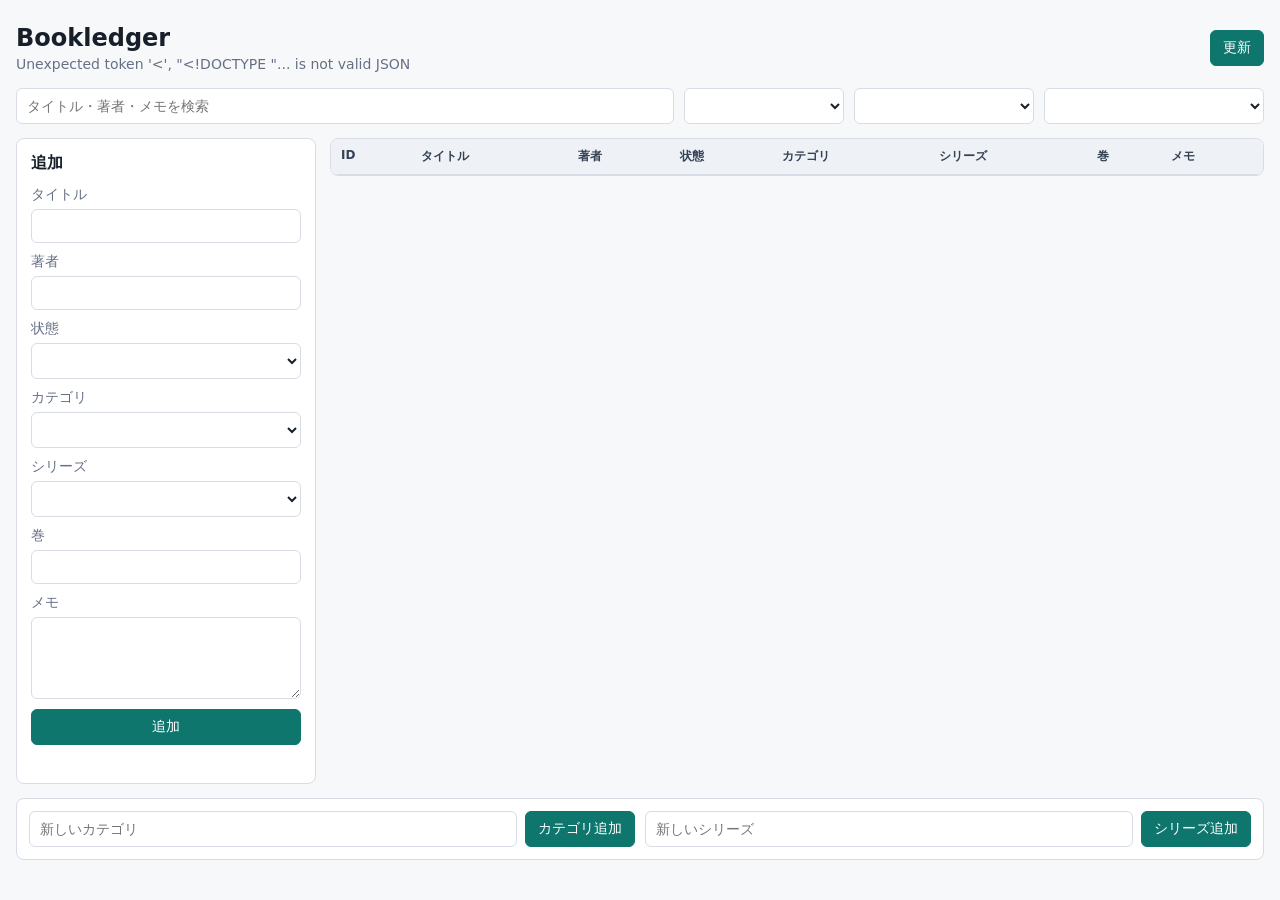
==== static/index.html @ 69735b71 "Initial bookledger" ====
<!doctype html>
<html lang="ja">
<head>
  <meta charset="utf-8">
  <meta name="viewport" content="width=device-width, initial-scale=1">
  <title>Bookledger</title>
  <link rel="stylesheet" href="/static/style.css">
</head>
<body>
  <main class="shell">
    <header class="topbar">
      <div>
        <h1>Bookledger</h1>
        <p id="summary">Loading</p>
      </div>
      <button id="refresh" type="button">更新</button>
    </header>

    <section class="toolbar" aria-label="filters">
      <input id="search" type="search" placeholder="タイトル・著者・メモを検索">
      <select id="status"></select>
      <select id="category"></select>
      <select id="series"></select>
    </section>

    <section class="grid">
      <form id="add-book" class="panel">
        <h2>追加</h2>
        <label>タイトル<input name="title" required></label>
        <label>著者<input name="author" required></label>
        <label>状態<select name="status" required></select></label>
        <label>カテゴリ<select name="category" required></select></label>
        <label>シリーズ<select name="series"></select></label>
        <label>巻<input name="volumeNo" type="number" step="0.1"></label>
        <label>メモ<textarea name="memo" rows="4"></textarea></label>
        <button type="submit">追加</button>
        <p id="form-message" class="message"></p>
      </form>

      <section class="table-panel">
        <table>
          <thead>
            <tr>
              <th>ID</th>
              <th>タイトル</th>
              <th>著者</th>
              <th>状態</th>
              <th>カテゴリ</th>
              <th>シリーズ</th>
              <th>巻</th>
              <th>メモ</th>
            </tr>
          </thead>
          <tbody id="books"></tbody>
        </table>
      </section>
    </section>

    <section class="manage">
      <form id="add-category">
        <input name="name" placeholder="新しいカテゴリ">
        <button type="submit">カテゴリ追加</button>
      </form>
      <form id="add-series">
        <input name="name" placeholder="新しいシリーズ">
        <button type="submit">シリーズ追加</button>
      </form>
    </section>
  </main>
  <script src="/static/app.js"></script>
</body>
</html>
---- static/style.css ----
:root {
  color-scheme: light;
  --bg: #f7f8fa;
  --panel: #ffffff;
  --line: #d8dde5;
  --text: #17202a;
  --muted: #667085;
  --accent: #0f766e;
  --accent-strong: #0b5f59;
  --danger: #b42318;
}

* {
  box-sizing: border-box;
}

body {
  margin: 0;
  background: var(--bg);
  color: var(--text);
  font-family: ui-sans-serif, system-ui, -apple-system, BlinkMacSystemFont, "Segoe UI", sans-serif;
  font-size: 14px;
}

button,
input,
select,
textarea {
  font: inherit;
}

button {
  border: 1px solid var(--accent);
  background: var(--accent);
  color: #fff;
  border-radius: 6px;
  padding: 8px 12px;
  cursor: pointer;
}

button:hover {
  background: var(--accent-strong);
}

input,
select,
textarea {
  width: 100%;
  border: 1px solid var(--line);
  border-radius: 6px;
  background: #fff;
  color: var(--text);
  padding: 8px 10px;
}

.shell {
  width: min(1280px, calc(100vw - 32px));
  margin: 24px auto;
}

.topbar {
  display: flex;
  justify-content: space-between;
  align-items: center;
  gap: 16px;
  margin-bottom: 16px;
}

h1 {
  margin: 0;
  font-size: 24px;
  letter-spacing: 0;
}

h2 {
  margin: 0 0 12px;
  font-size: 16px;
  letter-spacing: 0;
}

p {
  margin: 4px 0 0;
  color: var(--muted);
}

.toolbar {
  display: grid;
  grid-template-columns: minmax(220px, 1fr) 160px 180px 220px;
  gap: 10px;
  margin-bottom: 14px;
}

.grid {
  display: grid;
  grid-template-columns: 300px 1fr;
  gap: 14px;
  align-items: start;
}

.panel,
.table-panel,
.manage {
  background: var(--panel);
  border: 1px solid var(--line);
  border-radius: 8px;
}

.panel {
  padding: 14px;
}

.panel label {
  display: grid;
  gap: 5px;
  margin-bottom: 10px;
  color: var(--muted);
}

.panel button {
  width: 100%;
}

.table-panel {
  overflow: auto;
}

table {
  width: 100%;
  border-collapse: collapse;
  min-width: 900px;
}

th,
td {
  border-bottom: 1px solid var(--line);
  padding: 9px 10px;
  text-align: left;
  vertical-align: top;
}

th {
  position: sticky;
  top: 0;
  background: #eef2f6;
  color: #344054;
  font-size: 12px;
  font-weight: 600;
}

td.title {
  font-weight: 600;
}

td.memo {
  color: var(--muted);
  max-width: 260px;
  white-space: pre-wrap;
}

td select {
  min-width: 104px;
}

.manage {
  display: grid;
  grid-template-columns: 1fr 1fr;
  gap: 10px;
  margin-top: 14px;
  padding: 12px;
}

.manage form {
  display: grid;
  grid-template-columns: 1fr auto;
  gap: 8px;
}

.message {
  min-height: 20px;
  color: var(--danger);
}

@media (max-width: 900px) {
  .toolbar,
  .grid,
  .manage {
    grid-template-columns: 1fr;
  }

  .shell {
    width: min(100vw - 20px, 1280px);
    margin: 12px auto;
  }
}
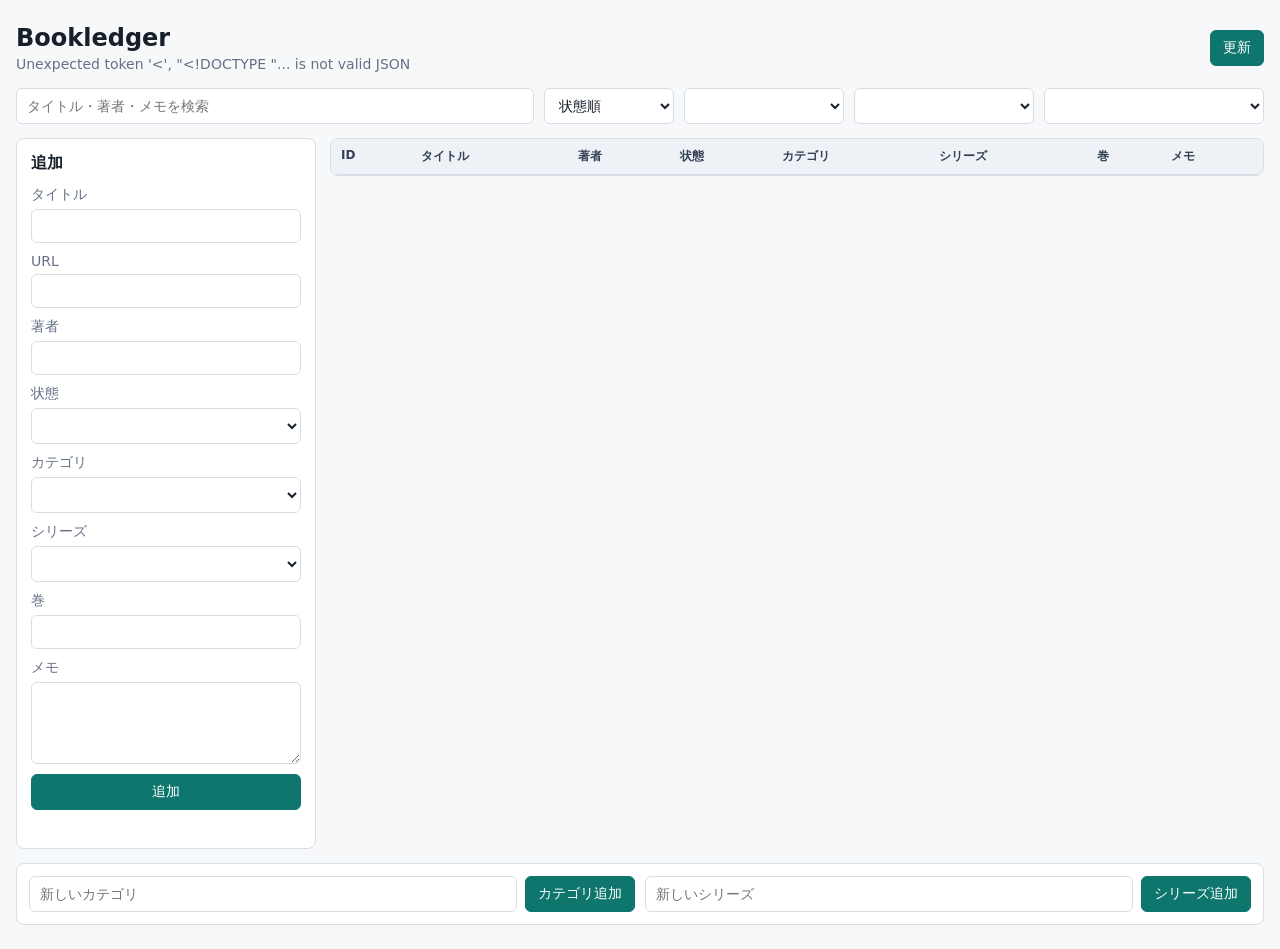
==== commit 0099f74c: "Add planned books and URL links" ====
--- a/static/index.html
+++ b/static/index.html
@@ -18,6 +18,11 @@
 
     <section class="toolbar" aria-label="filters">
       <input id="search" type="search" placeholder="タイトル・著者・メモを検索">
+      <select id="sort" aria-label="並び順">
+        <option value="active">状態順</option>
+        <option value="updated">更新順</option>
+        <option value="catalog">目録順</option>
+      </select>
       <select id="status"></select>
       <select id="category"></select>
       <select id="series"></select>
@@ -27,6 +32,7 @@
       <form id="add-book" class="panel">
         <h2>追加</h2>
         <label>タイトル<input name="title" required></label>
+        <label>URL<input name="url" type="url"></label>
         <label>著者<input name="author" required></label>
         <label>状態<select name="status" required></select></label>
         <label>カテゴリ<select name="category" required></select></label>
--- a/static/style.css
+++ b/static/style.css
@@ -85,7 +85,7 @@
 
 .toolbar {
   display: grid;
-  grid-template-columns: minmax(220px, 1fr) 160px 180px 220px;
+  grid-template-columns: minmax(220px, 1fr) 130px 160px 180px 220px;
   gap: 10px;
   margin-bottom: 14px;
 }
@@ -151,6 +151,15 @@
   font-weight: 600;
 }
 
+td.title a {
+  color: var(--accent-strong);
+  text-decoration: none;
+}
+
+td.title a:hover {
+  text-decoration: underline;
+}
+
 td.memo {
   color: var(--muted);
   max-width: 260px;
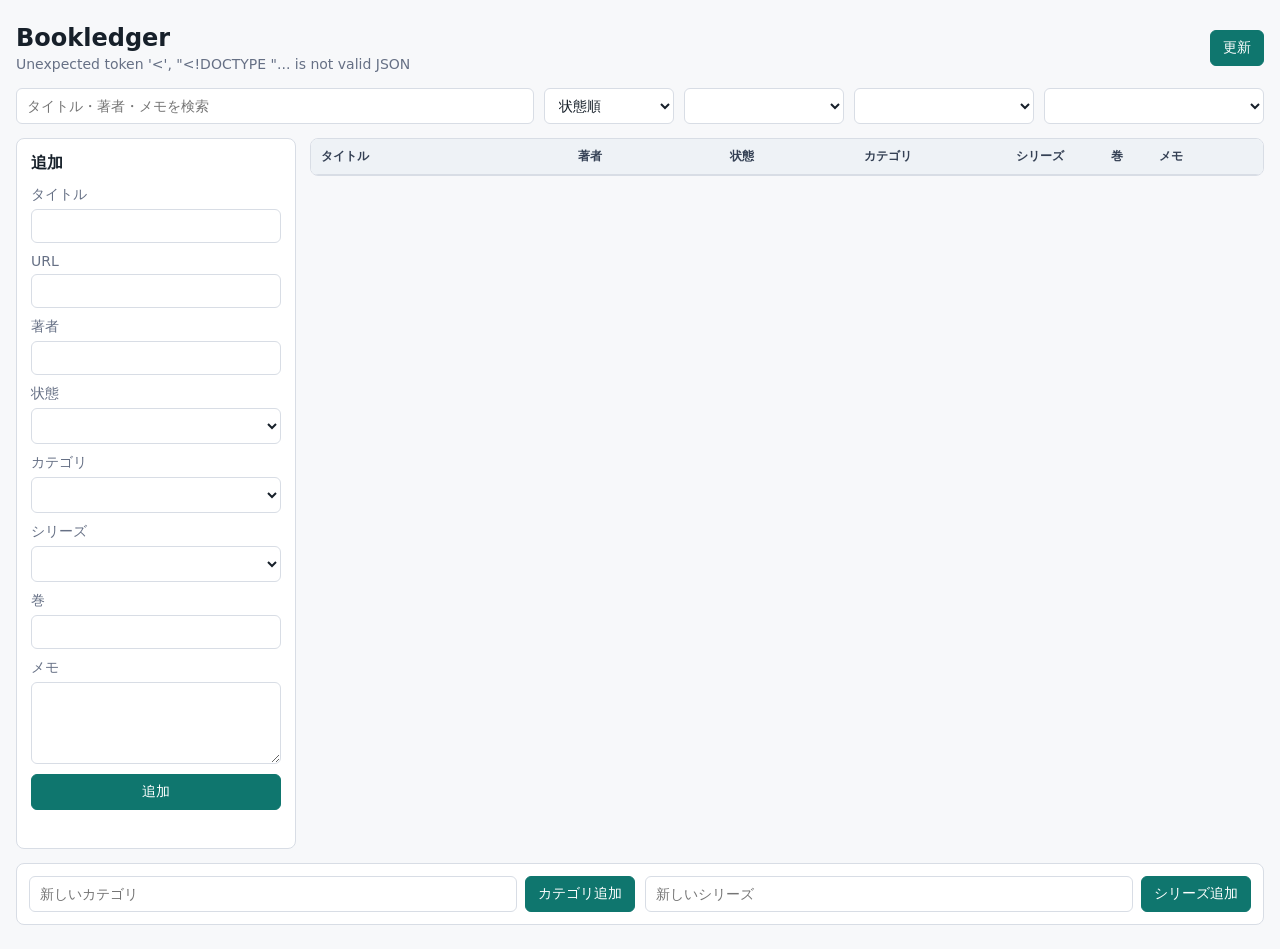
==== commit 16907529: "Tighten book table layout" ====
--- a/static/index.html
+++ b/static/index.html
@@ -45,9 +45,17 @@
 
       <section class="table-panel">
         <table>
+          <colgroup>
+            <col class="col-title">
+            <col class="col-author">
+            <col class="col-status">
+            <col class="col-category">
+            <col class="col-series">
+            <col class="col-volume">
+            <col class="col-memo">
+          </colgroup>
           <thead>
             <tr>
-              <th>ID</th>
               <th>タイトル</th>
               <th>著者</th>
               <th>状態</th>
--- a/static/style.css
+++ b/static/style.css
@@ -92,7 +92,7 @@
 
 .grid {
   display: grid;
-  grid-template-columns: 300px 1fr;
+  grid-template-columns: 280px 1fr;
   gap: 14px;
   align-items: start;
 }
@@ -127,7 +127,36 @@
 table {
   width: 100%;
   border-collapse: collapse;
-  min-width: 900px;
+  min-width: 940px;
+  table-layout: fixed;
+}
+
+.col-title {
+  width: 27%;
+}
+
+.col-author {
+  width: 16%;
+}
+
+.col-status {
+  width: 14%;
+}
+
+.col-category {
+  width: 16%;
+}
+
+.col-series {
+  width: 10%;
+}
+
+.col-volume {
+  width: 5%;
+}
+
+.col-memo {
+  width: 12%;
 }
 
 th,
@@ -136,6 +165,7 @@
   padding: 9px 10px;
   text-align: left;
   vertical-align: top;
+  overflow-wrap: anywhere;
 }
 
 th {
@@ -162,7 +192,6 @@
 
 td.memo {
   color: var(--muted);
-  max-width: 260px;
   white-space: pre-wrap;
 }
 
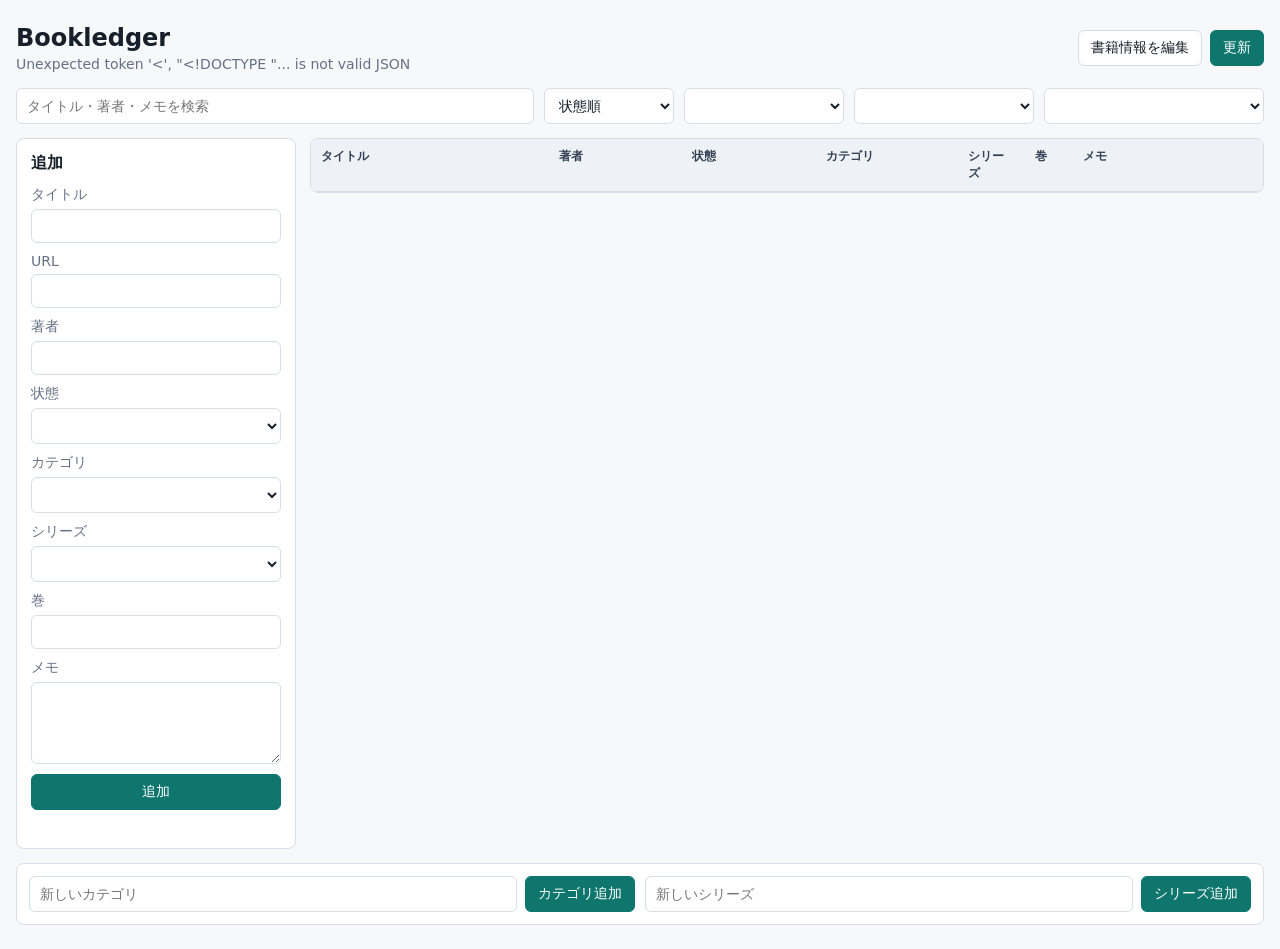
==== commit 760b65ce: "Add staged book editing mode" ====
--- a/static/index.html
+++ b/static/index.html
@@ -13,8 +13,23 @@
         <h1>Bookledger</h1>
         <p id="summary">Loading</p>
       </div>
-      <button id="refresh" type="button">更新</button>
+      <div class="topbar-actions">
+        <button id="edit-toggle" class="button-secondary" type="button">書籍情報を編集</button>
+        <button id="refresh" type="button">更新</button>
+      </div>
     </header>
+
+    <section id="edit-toolbar" class="edit-toolbar" aria-label="編集操作" hidden>
+      <div>
+        <strong>書籍情報の編集モード</strong>
+        <span id="edit-summary">変更はありません</span>
+      </div>
+      <div class="edit-actions">
+        <button id="save-edits" type="button">変更を保存</button>
+        <button id="discard-edits" class="button-secondary" type="button">変更を破棄</button>
+      </div>
+      <p id="edit-message" class="edit-message" role="status"></p>
+    </section>
 
     <section class="toolbar" aria-label="filters">
       <input id="search" type="search" placeholder="タイトル・著者・メモを検索">
--- a/static/style.css
+++ b/static/style.css
@@ -42,6 +42,21 @@
   background: var(--accent-strong);
 }
 
+button:disabled {
+  cursor: default;
+  opacity: 0.5;
+}
+
+.button-secondary {
+  border-color: var(--line);
+  background: #fff;
+  color: var(--text);
+}
+
+.button-secondary:hover {
+  background: #eef2f6;
+}
+
 input,
 select,
 textarea {
@@ -66,6 +81,51 @@
   margin-bottom: 16px;
 }
 
+.topbar-actions,
+.edit-actions {
+  display: flex;
+  gap: 8px;
+}
+
+.edit-toolbar {
+  position: sticky;
+  z-index: 10;
+  top: 0;
+  display: grid;
+  grid-template-columns: 1fr auto;
+  gap: 4px 16px;
+  align-items: center;
+  margin-bottom: 14px;
+  border: 1px solid #e4b86a;
+  border-radius: 8px;
+  background: #fff7e6;
+  padding: 10px 12px;
+  box-shadow: 0 4px 14px rgba(71, 51, 18, 0.09);
+}
+
+.edit-toolbar[hidden] {
+  display: none;
+}
+
+.edit-toolbar strong {
+  margin-right: 10px;
+}
+
+.edit-toolbar span {
+  color: #7a4b08;
+}
+
+.edit-message {
+  grid-column: 1 / -1;
+  min-height: 0;
+  color: var(--danger);
+  font-size: 12px;
+}
+
+.edit-message.success {
+  color: var(--accent-strong);
+}
+
 h1 {
   margin: 0;
   font-size: 24px;
@@ -132,11 +192,11 @@
 }
 
 .col-title {
-  width: 27%;
+  width: 25%;
 }
 
 .col-author {
-  width: 16%;
+  width: 14%;
 }
 
 .col-status {
@@ -144,11 +204,11 @@
 }
 
 .col-category {
-  width: 16%;
+  width: 15%;
 }
 
 .col-series {
-  width: 10%;
+  width: 7%;
 }
 
 .col-volume {
@@ -156,7 +216,7 @@
 }
 
 .col-memo {
-  width: 12%;
+  width: 20%;
 }
 
 th,
@@ -195,8 +255,142 @@
   white-space: pre-wrap;
 }
 
+td.memo.editing {
+  color: var(--text);
+}
+
+.memo-view {
+  min-height: 34px;
+  border-radius: 6px;
+  color: var(--muted);
+  cursor: text;
+  padding: 2px 4px;
+  white-space: pre-wrap;
+}
+
+.memo-view:hover,
+.memo-view:focus {
+  background: #f1f5f9;
+  color: var(--text);
+  outline: none;
+}
+
+.memo-empty {
+  color: #98a2b3;
+}
+
+.memo-editor {
+  min-height: 90px;
+  line-height: 1.45;
+  resize: vertical;
+}
+
+.memo-editor:focus {
+  border-color: var(--accent);
+  outline: 2px solid rgba(15, 118, 110, 0.14);
+}
+
+.memo-edit-actions {
+  display: flex;
+  gap: 6px;
+  justify-content: flex-end;
+  margin-top: 6px;
+}
+
+.memo-edit-actions button {
+  width: auto;
+  padding: 5px 10px;
+}
+
+.memo-cancel {
+  border-color: var(--line);
+  background: #fff;
+  color: var(--text);
+}
+
+.memo-cancel:hover {
+  background: #eef2f6;
+}
+
+.memo-error {
+  min-height: 18px;
+  color: var(--danger);
+  font-size: 12px;
+  margin-top: 4px;
+}
+
 td select {
   min-width: 104px;
+}
+
+tr.dirty td {
+  background: #fff9eb;
+}
+
+.book-editor-title {
+  display: grid;
+  gap: 6px;
+}
+
+.book-editor-title input:first-child {
+  font-weight: 600;
+}
+
+.book-editor input,
+.book-editor select,
+.book-editor textarea {
+  min-width: 0;
+  padding: 6px 7px;
+}
+
+.book-editor textarea {
+  min-height: 76px;
+  line-height: 1.4;
+  resize: vertical;
+}
+
+body.editing-mode .table-panel {
+  border-color: #e4b86a;
+}
+
+body.editing-mode .grid {
+  grid-template-columns: 1fr;
+}
+
+body.editing-mode #add-book {
+  display: none;
+}
+
+body.editing-mode table {
+  min-width: 1180px;
+}
+
+body.editing-mode .col-title {
+  width: 24%;
+}
+
+body.editing-mode .col-author {
+  width: 14%;
+}
+
+body.editing-mode .col-status {
+  width: 12%;
+}
+
+body.editing-mode .col-category {
+  width: 14%;
+}
+
+body.editing-mode .col-series {
+  width: 12%;
+}
+
+body.editing-mode .col-volume {
+  width: 7%;
+}
+
+body.editing-mode .col-memo {
+  width: 17%;
 }
 
 .manage {
@@ -229,4 +423,20 @@
     width: min(100vw - 20px, 1280px);
     margin: 12px auto;
   }
-}
+
+  .topbar {
+    align-items: flex-start;
+  }
+
+  .topbar-actions {
+    flex-direction: column;
+  }
+
+  .edit-toolbar {
+    grid-template-columns: 1fr;
+  }
+
+  .edit-message {
+    grid-column: 1;
+  }
+}
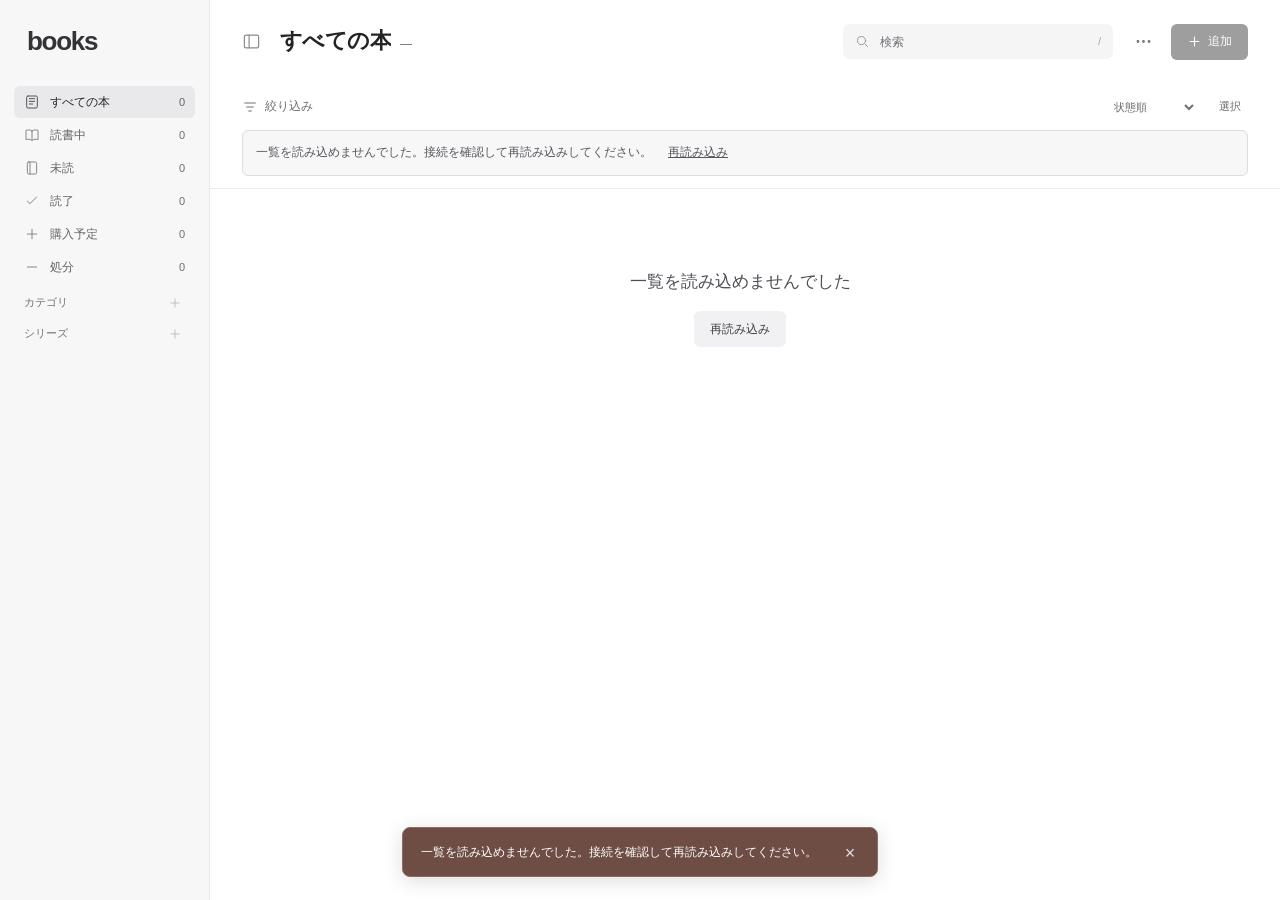
==== commit 602eea66: "Redesign web library navigation and editing" ====
--- a/static/index.html
+++ b/static/index.html
@@ -2,100 +2,69 @@
 <html lang="ja">
 <head>
   <meta charset="utf-8">
-  <meta name="viewport" content="width=device-width, initial-scale=1">
-  <title>Bookledger</title>
+  <meta name="viewport" content="width=device-width,initial-scale=1">
+  <meta name="color-scheme" content="light">
+  <title>books</title>
   <link rel="stylesheet" href="/static/style.css">
 </head>
-<body>
-  <main class="shell">
-    <header class="topbar">
-      <div>
-        <h1>Bookledger</h1>
-        <p id="summary">Loading</p>
+<body data-view="list">
+  <a class="skip-link" href="#search">検索へ移動</a>
+  <button class="sidebar-shade" data-action="toggle-sidebar" aria-label="サイドバーを閉じる" hidden></button>
+  <div class="workspace">
+    <aside class="sidebar" id="sidebar" aria-label="本棚">
+      <div class="sidebar-top"><span class="brand">books</span><button class="icon-button sidebar-close" data-action="toggle-sidebar" aria-label="サイドバーを閉じる"><svg viewBox="0 0 24 24"><path d="m7 7 10 10M17 7 7 17"/></svg></button></div>
+      <div class="sidebar-content">
+      <nav id="status-nav" aria-label="読書の状態"></nav>
+      <div class="sidebar-heading"><span>カテゴリ</span><button class="icon-button" data-action="manage" data-kind="category" title="カテゴリを追加" aria-label="カテゴリを追加"><svg viewBox="0 0 24 24"><path d="M12 5v14M5 12h14"/></svg></button></div>
+      <nav id="category-nav" aria-label="カテゴリ"></nav>
+      <div class="sidebar-heading"><span>シリーズ</span><button class="icon-button" data-action="manage" data-kind="series" title="シリーズを追加" aria-label="シリーズを追加"><svg viewBox="0 0 24 24"><path d="M12 5v14M5 12h14"/></svg></button></div>
+      <nav id="series-nav" aria-label="シリーズ"></nav>
       </div>
-      <div class="topbar-actions">
-        <button id="edit-toggle" class="button-secondary" type="button">書籍情報を編集</button>
-        <button id="refresh" type="button">更新</button>
+      <div class="sidebar-foot"><span id="storage-caption"></span></div>
+    </aside>
+    <div class="main-pane">
+      <header class="app-header">
+        <button class="icon-button sidebar-toggle" data-action="toggle-sidebar" aria-label="サイドバーを切り替える" aria-controls="sidebar" aria-expanded="true" title="サイドバー"><svg viewBox="0 0 24 24"><rect x="3" y="4" width="18" height="16" rx="2"/><path d="M9 4v16"/></svg></button>
+        <div class="heading-label"><h1 id="page-title">すべての本</h1><span id="heading-count"></span></div>
+        <div class="search-box"><svg aria-hidden="true" viewBox="0 0 24 24"><circle cx="10.5" cy="10.5" r="6.5"/><path d="m16 16 4 4"/></svg><input id="search" type="search" placeholder="検索" aria-label="蔵書を検索" autocomplete="off"><kbd>/</kbd></div>
+        <div class="app-actions">
+          <button class="icon-button" popovertarget="more-menu" aria-label="その他の操作" title="その他の操作"><svg viewBox="0 0 24 24"><circle cx="5" cy="12" r="1"/><circle cx="12" cy="12" r="1"/><circle cx="19" cy="12" r="1"/></svg></button>
+          <button class="primary-button" data-action="add"><svg viewBox="0 0 24 24"><path d="M12 5v14M5 12h14"/></svg><span>追加</span></button>
+        </div>
+      </header>
+      <div class="tools-area">
+        <div class="collection-toolbar">
+          <button id="filter-button" class="filter-trigger" popovertarget="filter-menu"><svg viewBox="0 0 24 24" aria-hidden="true"><path d="M4 6h16M7 12h10M10 18h4"/></svg><span>絞り込み</span><span id="filter-count" hidden></span></button>
+          <div class="list-options"><select id="sort" aria-label="並び順"><option value="active">状態順</option><option value="updated">更新順</option><option value="catalog">目録順</option><option value="title">タイトル順</option></select><button id="selection-toggle" class="text-button" data-action="select-mode" aria-pressed="false">選択</button></div>
+        </div>
+        <div id="filter-chips" class="filter-chips"></div><div id="connection-notice" class="connection-notice" role="status" hidden></div><div id="recovery-panel" class="recovery-panel" hidden></div>
+        <div id="edit-toolbar" class="edit-toolbar" hidden></div>
+        <div id="selection-bar" class="selection-bar" hidden></div>
       </div>
-    </header>
+      <main id="content-scroll" class="content-scroll" aria-label="蔵書一覧"><div id="book-list"></div></main>
+    </div>
+  </div>
+  <div id="filter-menu" popover class="filter-menu" aria-label="一覧の絞り込み">
+    <div class="filter-menu-top"><span>絞り込み</span><button id="reset-filters" class="text-button" data-action="reset-filters">解除</button></div>
+    <label id="status-filter-field" class="filter-field">状態<select id="status-filter" aria-label="状態で絞り込み"></select></label>
+    <label id="category-filter-field" class="filter-field">カテゴリ<select id="category-filter" aria-label="カテゴリで絞り込み"></select></label>
+    <label id="series-filter-field" class="filter-field">シリーズ<select id="series-filter" aria-label="シリーズで絞り込み"></select></label>
+  </div>
+  <div id="more-menu" popover class="more-menu" aria-label="その他の操作">
+    <button id="undo-button" data-action="undo" disabled><span>元に戻す</span><span class="menu-symbol">↶</span></button>
+    <button data-action="table-edit">表で編集</button>
+    <button id="density-button" data-action="density" aria-pressed="false"><span>行をコンパクトに</span><span id="density-mark"></span></button>
+    <div class="menu-separator"></div>
+    <button data-action="manage">カテゴリ・シリーズ</button>
+    <button data-action="refresh">再読み込み</button><button data-action="export">JSONを書き出す</button>
 
-    <section id="edit-toolbar" class="edit-toolbar" aria-label="編集操作" hidden>
-      <div>
-        <strong>書籍情報の編集モード</strong>
-        <span id="edit-summary">変更はありません</span>
-      </div>
-      <div class="edit-actions">
-        <button id="save-edits" type="button">変更を保存</button>
-        <button id="discard-edits" class="button-secondary" type="button">変更を破棄</button>
-      </div>
-      <p id="edit-message" class="edit-message" role="status"></p>
-    </section>
-
-    <section class="toolbar" aria-label="filters">
-      <input id="search" type="search" placeholder="タイトル・著者・メモを検索">
-      <select id="sort" aria-label="並び順">
-        <option value="active">状態順</option>
-        <option value="updated">更新順</option>
-        <option value="catalog">目録順</option>
-      </select>
-      <select id="status"></select>
-      <select id="category"></select>
-      <select id="series"></select>
-    </section>
-
-    <section class="grid">
-      <form id="add-book" class="panel">
-        <h2>追加</h2>
-        <label>タイトル<input name="title" required></label>
-        <label>URL<input name="url" type="url"></label>
-        <label>著者<input name="author" required></label>
-        <label>状態<select name="status" required></select></label>
-        <label>カテゴリ<select name="category" required></select></label>
-        <label>シリーズ<select name="series"></select></label>
-        <label>巻<input name="volumeNo" type="number" step="0.1"></label>
-        <label>メモ<textarea name="memo" rows="4"></textarea></label>
-        <button type="submit">追加</button>
-        <p id="form-message" class="message"></p>
-      </form>
-
-      <section class="table-panel">
-        <table>
-          <colgroup>
-            <col class="col-title">
-            <col class="col-author">
-            <col class="col-status">
-            <col class="col-category">
-            <col class="col-series">
-            <col class="col-volume">
-            <col class="col-memo">
-          </colgroup>
-          <thead>
-            <tr>
-              <th>タイトル</th>
-              <th>著者</th>
-              <th>状態</th>
-              <th>カテゴリ</th>
-              <th>シリーズ</th>
-              <th>巻</th>
-              <th>メモ</th>
-            </tr>
-          </thead>
-          <tbody id="books"></tbody>
-        </table>
-      </section>
-    </section>
-
-    <section class="manage">
-      <form id="add-category">
-        <input name="name" placeholder="新しいカテゴリ">
-        <button type="submit">カテゴリ追加</button>
-      </form>
-      <form id="add-series">
-        <input name="name" placeholder="新しいシリーズ">
-        <button type="submit">シリーズ追加</button>
-      </form>
-    </section>
-  </main>
+  </div>
+  <dialog id="editor" class="editor-dialog" aria-labelledby="editor-heading"></dialog>
+  <dialog id="manage-dialog" class="center-dialog" aria-labelledby="manage-heading"></dialog>
+  <dialog id="confirm-dialog" class="center-dialog confirm-dialog" aria-labelledby="confirm-heading"></dialog>
+  <div id="toast" class="toast" role="status" aria-live="polite" hidden></div>
+  <script src="/static/model.js"></script>
+  <script src="/static/store.js"></script>
   <script src="/static/app.js"></script>
 </body>
 </html>
--- a/static/style.css
+++ b/static/style.css
@@ -1,442 +1,18 @@
-:root {
-  color-scheme: light;
-  --bg: #f7f8fa;
-  --panel: #ffffff;
-  --line: #d8dde5;
-  --text: #17202a;
-  --muted: #667085;
-  --accent: #0f766e;
-  --accent-strong: #0b5f59;
-  --danger: #b42318;
-}
+@charset "UTF-8";
+:root{--ink:#242426;--secondary:#6f6f75;--line:#ededee;--field:#f6f6f7;--side:#f7f7f8;--select:#e9e9eb;--sans:-apple-system,BlinkMacSystemFont,"Segoe UI","Yu Gothic UI","Hiragino Sans",Meiryo,sans-serif}
+*{box-sizing:border-box}body{margin:0;color:var(--ink);font:14px/1.55 var(--sans);background:#fff}button,input,select,textarea{font:inherit;color:inherit}button{cursor:pointer;border:0;background:none}button:disabled{opacity:.36;cursor:default}button,a,input,select,textarea{-webkit-tap-highlight-color:transparent}button,input,select,textarea{border-radius:6px}button:focus-visible,a:focus-visible,input:focus-visible,select:focus-visible,textarea:focus-visible{outline:2px solid #777;outline-offset:3px}svg{width:19px;height:19px;fill:none;stroke:currentColor;stroke-width:1.5;stroke-linecap:round;stroke-linejoin:round;flex-shrink:0}a{color:inherit;text-underline-offset:3px}[hidden]{display:none!important}.sr-only{position:absolute;width:1px;height:1px;overflow:hidden;clip:rect(0,0,0,0);white-space:nowrap}.skip-link{position:fixed;top:-80px;left:12px;z-index:100;padding:10px;background:#fff}.skip-link:focus{top:10px}.icon-button{width:34px;height:34px;display:inline-flex;align-items:center;justify-content:center;border-radius:6px;flex-shrink:0;color:#707074}.icon-button:hover{background:#efeff0;color:#222}.text-button{min-height:34px;padding:6px 11px;font-size:12px;color:#69696e;white-space:nowrap}.text-button:hover{background:#efeff0;color:#222}.primary-button,.secondary-button,.danger-button{min-height:36px;padding:8px 16px;font-size:12px;display:inline-flex;align-items:center;justify-content:center;gap:6px;white-space:nowrap;font-weight:500}.primary-button{background:#29292b;color:#fff}.primary-button:hover{background:#434346}.primary-button svg{width:15px;height:15px;stroke-width:1.8}.secondary-button{background:#f1f1f3;color:#3d3d40}.secondary-button:hover{background:#e7e7ea}.danger-button{color:#9a352d;background:#f9f2f1}.small{font-size:11px;color:var(--secondary)}.link-button{font-size:12px;color:#555;padding:6px 0;text-decoration:underline}.workspace{display:grid;grid-template-columns:210px minmax(0,1fr);height:100dvh}.sidebar{background:var(--side);border-right:1px solid #e8e8ea;padding:0 14px 15px;display:flex;flex-direction:column;overflow-y:auto;scrollbar-width:thin;scrollbar-color:#dedee1 transparent}.sidebar-top{display:flex;align-items:center;justify-content:space-between;padding:24px 13px 28px;min-height:85px}.brand{font-size:26px;line-height:1;font-weight:630;letter-spacing:-1.3px;color:#333337}.sidebar-close{display:none}.nav-button{display:flex;align-items:center;gap:10px;width:100%;padding:9px 12px;min-height:38px;margin:1px 0;font-size:13px;text-align:left;border-radius:6px;color:#636367}.nav-button:hover{background:#eeeef0;color:#222}.nav-button[aria-current=true]{background:var(--select);color:#252528;font-weight:550}.nav-count{margin-left:auto;color:#6f6f75;font-size:11px;font-variant-numeric:tabular-nums;font-weight:400}.nav-button[aria-current=true] .nav-count{color:#66666b}.nav-symbol{width:16px;height:16px;display:flex;align-items:center;justify-content:center;color:#86868a}.nav-symbol svg{width:16px;height:16px;stroke-width:1.5}.nav-button[aria-current=true] .nav-symbol{color:#555}.sidebar-heading{display:flex;align-items:center;justify-content:space-between;padding:25px 11px 5px;font-size:11px;color:#6f6f75}.sidebar-heading .icon-button{height:24px;width:24px}.sidebar-heading svg{width:14px;height:14px}.category-square{width:6px;height:6px;border:1px solid #a3a3a8;border-radius:1px;margin:0 5px;flex-shrink:0}#category-nav .nav-button{min-height:34px;font-size:12px;padding-top:7px;padding-bottom:7px}.sidebar-foot{margin-top:auto;display:flex;gap:12px;align-items:center;padding:26px 12px 1px;color:#6f6f75;font-size:10px;min-height:52px}#storage-caption{font-size:10px;color:#6f6f75}.main-pane{min-width:0;display:flex;flex-direction:column;overflow:hidden}.app-header{min-height:83px;height:83px;display:flex;align-items:center;gap:12px;padding:0 32px;flex-shrink:0;background:#fff}.sidebar-toggle{margin-left:-8px;margin-right:0;color:#8b8b90}.app-header h1{font-size:22px;line-height:1.4;letter-spacing:-.6px;font-weight:600;margin:0;white-space:nowrap;overflow:hidden;text-overflow:ellipsis;min-width:0}#heading-count{font-size:12px;font-weight:400;color:#6f6f75;letter-spacing:0;margin-left:9px;vertical-align:middle}.search-box{margin-left:auto;display:flex;align-items:center;gap:8px;background:#f5f5f6;border:1px solid transparent;border-radius:7px;padding:0 11px;width:270px;height:35px;min-width:100px;color:#929298;flex-shrink:1}.search-box:focus-within{border-color:#c7c7cb;background:#fff}.search-box svg{width:15px;height:15px}.search-box input{min-width:0;width:100%;background:none;border:0;font-size:12px;height:32px;outline:none}.search-box input::placeholder{color:#6f6f75}.search-box kbd{font:10px var(--sans);color:#a3a3a8}.app-actions{display:flex;align-items:center;gap:11px;margin-left:1px;flex-shrink:0}.tools-area{padding:0 32px;border-bottom:1px solid var(--line);flex-shrink:0;background:#fff}.collection-toolbar{display:flex;align-items:center;justify-content:space-between;gap:20px;height:47px}.filter-controls,.list-options{display:flex;align-items:center;gap:8px;min-width:0}.filter-controls select,.list-options select{font-size:11px;min-height:30px;border:0;padding:5px 18px 5px 0;background-color:transparent;max-width:185px;color:#6f6f75;cursor:pointer}.filter-controls select:hover,.list-options select:hover{color:#222}.filter-controls select:not(:first-child){margin-left:9px}.list-options{gap:15px;margin-left:auto}.list-options select{padding-left:8px;padding-right:16px;max-width:95px}.list-options .text-button{font-size:11px;padding:5px 7px}.list-options .text-button[aria-pressed=true]{color:#242426;background:#efeff1}.filter-chips{display:flex;flex-wrap:wrap;gap:5px;padding:0 0 10px}.filter-chips:empty{display:none}.filter-chip{display:flex;gap:8px;align-items:center;min-height:28px;padding:3px 9px;border-radius:5px;background:#f0f0f2;color:#5f5f65;font-size:11px}.filter-chip:hover{background:#e7e7ea}.clear-filters{font-size:11px;padding:4px 7px;min-height:28px;color:#6f6f75}.clear-filters:hover{color:#222;text-decoration:underline}.content-scroll{overflow:auto;flex:1;scrollbar-gutter:stable;padding:0 32px 30px;scrollbar-width:thin;scrollbar-color:#d4d4d7 transparent}.list-header,.book-row{display:grid;grid-template-columns:minmax(0,1fr) 168px 105px 28px;align-items:center;column-gap:20px}.list-header{position:sticky;top:0;z-index:4;background:#fff;padding:11px 12px;font-size:10px;color:#6f6f75;min-height:39px;border-bottom:1px solid var(--line)}.list-header .check-wrap,.book-row .check-wrap{display:none}.book-row{border-bottom:1px solid #eeeeef;padding:14px 12px;min-height:78px;position:relative}.book-row:last-child{border-bottom:0}.book-row:hover{background:#fafafa;border-radius:6px}.book-row.is-selected{background:#f1f1f3}.book-row.is-draft{box-shadow:inset 2px 0 #8c8c91;background:#f7f7f8}.group-heading{font-size:11px;line-height:1.5;font-weight:600;margin:0;padding:20px 12px 5px;color:#6f6f75}.book-group+.book-group{margin-top:9px;border-top:1px solid #e7e7e9}.book-title-button{display:block;padding:0;font-size:14px;font-weight:550;line-height:1.65;text-align:left;overflow-wrap:anywhere;letter-spacing:.01em}.book-title-button:hover{text-decoration:underline;text-underline-offset:4px}.book-author{font-size:12px;color:#6f6f75;line-height:1.6;margin-top:3px;overflow-wrap:anywhere}.book-meta{font-size:11px;line-height:1.6;color:#6f6f75;overflow-wrap:anywhere}.category-tag{color:#717177}.series-label{display:block;font-size:10px;color:#6f6f75;margin-top:3px}.status-wrap{display:flex;align-items:center;position:relative;min-width:0}.status-wrap:before{content:"";height:5px;width:5px;border-radius:50%;background:transparent;position:absolute;left:6px;pointer-events:none}.status-wrap.is-reading:before{background:#65656b}.status-select{font-size:11px;min-height:32px;width:105px;padding:5px 16px 5px 17px;border:1px solid transparent;background:transparent;color:#6f6f75;cursor:pointer;border-radius:5px}.status-select[data-status=reading]{font-weight:600;color:#4a4a50}.status-select:hover,.status-select:focus{border-color:#dfdfe2;color:#333;background-color:#f8f8f9}.memo-button{height:28px;width:28px;display:flex;align-items:center;justify-content:center;color:#6f6f75;border-radius:5px;opacity:0}.memo-button svg{height:15px;width:15px}.memo-button.has-memo{opacity:.8}.book-row:hover .memo-button,.memo-button:focus-visible{opacity:1}.memo-button:hover{color:#444;background:#ececef}.check-wrap{width:28px;height:32px;display:flex;align-items:center;justify-content:center;cursor:pointer}.check-wrap input{accent-color:#54545a;width:14px;height:14px;cursor:pointer}.selecting .list-header,.selecting .book-row{grid-template-columns:28px minmax(0,1fr) 168px 105px 28px;column-gap:14px}.selecting .list-header .check-wrap,.selecting .book-row .check-wrap{display:flex}.selection-bar,.edit-toolbar{display:flex;align-items:center;gap:10px;background:#f3f3f5;border:1px solid #e5e5e8;padding:10px 13px;border-radius:6px;margin-bottom:12px;min-height:50px}.selection-bar strong,.edit-toolbar strong{font-size:12px;font-weight:550;margin-right:auto}.selection-bar select{min-height:32px;font-size:11px;padding:5px 8px;max-width:160px;background:#fff;border:1px solid #dddde1}.selection-bar .primary-button,.edit-toolbar .primary-button{min-height:32px;padding:6px 13px;font-size:11px}.selection-bar .text-button,.edit-toolbar .text-button{font-size:11px}.edit-toolbar{justify-content:space-between}.edit-toolbar>div{display:flex;align-items:center;gap:12px}.edit-toolbar span{font-size:11px;color:#6f6f75}.compact .book-row{min-height:62px;padding-top:8px;padding-bottom:8px}.compact .book-title-button{font-size:13px}.compact .book-author{font-size:11px;margin-top:1px}.compact .group-heading{padding-top:14px}.empty-state{padding:80px 15px;text-align:center;color:#6f6f75}.empty-state h2{font-size:17px;font-weight:500;color:#4e4e55;margin:0 0 16px}.empty-state p{font-size:12px;margin:8px 0 18px}.empty-state .secondary-button{font-size:12px}.more-menu{position:fixed;inset:65px 32px auto auto;margin:0;padding:7px;border:1px solid #dfdfe3;border-radius:10px;background:#fffffff8;box-shadow:0 8px 35px #00000014;min-width:215px;backdrop-filter:blur(12px);color:var(--ink)}.more-menu::backdrop{background:transparent}.more-menu button{display:flex;align-items:center;justify-content:space-between;width:100%;font-size:12px;min-height:35px;padding:7px 10px;text-align:left;border-radius:5px}.more-menu button:hover{background:#eeeef0}.menu-symbol{font-size:16px;color:#94949b}.menu-separator{height:1px;background:#ededf0;margin:6px 5px}.sidebar-hidden .workspace{grid-template-columns:minmax(0,1fr)}.sidebar-hidden .sidebar{display:none}.sidebar-shade{display:none}
+.catalog-scroll{overflow:auto}.catalog-table{border-collapse:collapse;table-layout:fixed;width:100%;min-width:1110px;text-align:left;font-size:12px}.catalog-table th{font-size:10px;font-weight:500;color:#6f6f75;padding:13px 10px;border-bottom:1px solid #e6e6e9;background:#fff;position:sticky;top:0;z-index:2}.catalog-table th:first-child{width:34px}.catalog-table th:nth-child(2){width:28%}.catalog-table th:nth-child(3){width:17%}.catalog-table th:nth-child(4){width:110px}.catalog-table th:nth-child(5){width:90px}.catalog-table th:nth-child(6){width:14%}.catalog-table th:nth-child(7){width:64px}.catalog-table th:nth-child(8){width:17%}.catalog-table td{padding:10px 8px;border-bottom:1px solid #ededf0;vertical-align:top;overflow-wrap:anywhere}.catalog-table tr.is-draft{background:#f5f5f7;box-shadow:inset 2px 0 #8d8d93}.catalog-table .book-title-button{font-size:12px}.catalog-table .author-cell,.table-secondary{font-size:11px;color:#6f6f75}.catalog-table .check-wrap{display:none}.cell-input{width:100%;min-height:32px;border:1px solid #dfdfe3;background:#ffffffb0;border-radius:4px;font-size:11px;padding:6px;resize:vertical}.cell-input+input{margin-top:4px;font-size:10px}.cell-input[aria-invalid=true]{outline:1px solid #a3574a;border-color:#a3574a}.table-memo{font-size:11px;color:#6f6f75;padding:4px 0;text-align:left;min-height:28px}
+dialog{border:0;color:var(--ink);padding:0;background:#fff;box-shadow:0 20px 80px #0002}dialog::backdrop{background:#00000022}.editor-dialog{height:100dvh;max-height:none;margin:0 0 0 auto;width:420px;max-width:100vw;border-left:1px solid #e4e4e7;border-radius:0}.editor-form{height:100%;display:flex;flex-direction:column}.dialog-top{padding:20px 24px;display:flex;align-items:center;justify-content:space-between;gap:15px;border-bottom:1px solid #eeeef0}.dialog-top h2{font-size:14px;font-weight:550;margin:0}.editor-body{padding:23px 25px;flex:1;overflow:auto;scrollbar-width:thin}.form-field{display:flex;flex-direction:column;gap:7px;font-size:11px;color:#6f6f75;margin-bottom:20px}.form-field input,.form-field textarea,.form-field select,.manage-form input{background:#f7f7f8;border:1px solid transparent;font-size:13px;padding:10px 11px;min-height:39px;width:100%;color:#38383e;border-radius:5px}.form-field input:focus,.form-field textarea:focus,.form-field select:focus,.manage-form input:focus{border-color:#babac0;outline:0;background:#fff}.form-field textarea{resize:vertical;min-height:87px;line-height:1.8}.form-field textarea[name=title]{font-size:19px;line-height:1.6;font-weight:500;min-height:92px;padding:10px 11px;color:#303035}.form-field textarea[name=memo]{min-height:130px}.form-grid{display:grid;grid-template-columns:1fr 1fr;column-gap:14px}.form-grid .form-field{min-width:0}.editor-footer{padding:16px 24px;display:flex;align-items:center;gap:10px;border-top:1px solid #eeeef0;background:#fff}.editor-footer .primary-button{margin-left:auto;min-width:75px}.draft-state{font-size:10px;color:#6f6f75}.draft-state:not(.dirty){display:none}.required{font-size:9px;color:#6f6f75;margin-left:4px}.field-error{border-radius:5px;background:#f9f1ef;color:#9d5041;font-size:12px;line-height:1.75;padding:10px 12px;margin-bottom:17px}.external-link{font-size:11px;display:inline-block;margin-top:-9px}.center-dialog{width:490px;max-width:calc(100vw - 32px);max-height:calc(100dvh - 48px);border-radius:12px}.dialog-body{padding:25px}.center-dialog h3{font-size:12px;font-weight:600;margin:0 0 12px}.manage-group+.manage-group{margin-top:25px;padding-top:23px;border-top:1px solid var(--line)}.taxonomy-tags{display:flex;flex-wrap:wrap;gap:5px;margin-bottom:15px}.taxonomy-tags span{font-size:11px;padding:4px 8px;border-radius:4px;background:#f2f2f4;color:#6e6e75}.manage-form{display:flex;gap:8px}.manage-form input{min-width:0}.manage-form .secondary-button{font-size:11px;min-width:60px}.dialog-copy{font-size:12px;line-height:1.9;color:#6f6f75;margin:0 0 17px}.settings-actions{display:flex;flex-direction:column;gap:10px;margin-top:22px}.settings-actions button{justify-content:flex-start}.settings-actions+.settings-warning{margin-top:20px}.confirm-dialog{width:360px}.confirm-dialog h2{font-size:15px;line-height:1.8;font-weight:500;margin:0}.confirm-dialog .dialog-body{padding:26px}.confirm-actions{display:flex;gap:8px;justify-content:flex-end;margin-top:24px}.dialog-copy strong{font-weight:550;color:#424249}.toast{position:fixed;z-index:100;bottom:23px;left:50%;transform:translateX(-50%);display:flex;align-items:center;gap:20px;padding:11px 14px 11px 18px;background:#333337;color:#fff;border:1px solid #505055;box-shadow:0 4px 20px #0002;border-radius:8px;max-width:calc(100vw - 32px);font-size:12px}.toast button{font-size:11px;color:#dedee4;white-space:nowrap;text-decoration:underline;text-underline-offset:3px}.toast .close-toast{width:26px;height:26px;font-size:18px;text-decoration:none}.toast.error{background:#6e4d45;border-color:#8d6c63}.error-page{max-width:650px;padding:50px}
+@media(min-width:1600px){.app-header,.tools-area{padding-left:48px;padding-right:48px}.content-scroll{padding-left:48px;padding-right:48px}.search-box{width:310px}.list-header,.book-row{grid-template-columns:minmax(0,1fr) 205px 105px 28px}.selecting .list-header,.selecting .book-row{grid-template-columns:28px minmax(0,1fr) 205px 105px 28px}}
+@media(max-width:1100px){.workspace{grid-template-columns:185px minmax(0,1fr)}.sidebar{padding-left:10px;padding-right:10px}.app-header,.tools-area{padding-left:23px;padding-right:23px}.content-scroll{padding-left:23px;padding-right:23px}.app-header{gap:8px}.app-header h1{font-size:20px}.search-box{width:220px}.app-actions{gap:5px}.list-header,.book-row{grid-template-columns:minmax(0,1fr) 105px 100px 25px;column-gap:12px}.selecting .list-header,.selecting .book-row{grid-template-columns:24px minmax(0,1fr) 105px 100px 25px;column-gap:9px}.book-meta{font-size:10px}.series-label{font-size:10px}.book-title-button{font-size:13px}.book-author{font-size:11px}.filter-controls select{max-width:160px}.more-menu{right:23px}}
+@media(max-width:760px){.workspace{grid-template-columns:minmax(0,1fr)}.sidebar{display:flex!important;position:fixed;top:0;left:0;bottom:0;width:250px;z-index:50;transform:translateX(-100%);padding:0 14px 18px;background:#f7f7f9;box-shadow:8px 0 30px #0000000d}.sidebar-open .sidebar{transform:translateX(0)}.sidebar-open .sidebar-shade{display:block;position:fixed;inset:0;z-index:45;border-radius:0;background:#0003;width:100%;height:100%}.sidebar-close{display:flex}.sidebar-top{padding-top:23px}.sidebar-foot{font-size:10px}.app-header{height:auto;min-height:116px;padding:13px 17px 10px;gap:6px;flex-wrap:wrap;align-content:center}.app-header h1{font-size:20px;flex:1}.sidebar-toggle{margin-left:-6px;margin-right:2px}.app-actions{gap:5px;margin-left:auto}.app-actions .primary-button{font-size:11px;padding:7px 11px;min-height:34px}.app-actions .icon-button{width:30px;height:32px}.search-box{order:4;flex-basis:100%;width:auto;margin:10px 0 0;height:34px;flex-shrink:0}.search-box input{font-size:12px}.search-box kbd{display:none}#heading-count{font-size:11px;margin-left:7px}.tools-area{padding:0 18px}.collection-toolbar{height:46px;gap:4px}.filter-controls{gap:3px;flex:1;min-width:0}.filter-controls select{max-width:118px;min-width:0;font-size:10px;padding-right:13px}.filter-controls select:not(:first-child){margin-left:3px}.list-options{gap:3px}.list-options select{max-width:75px;font-size:10px;padding-left:3px;padding-right:12px}.list-options .text-button{font-size:10px;padding:5px}.content-scroll{padding:0 17px 25px}.list-header,.book-row{grid-template-columns:minmax(0,1fr) 88px;column-gap:10px;padding-left:3px;padding-right:3px}.list-header{font-size:10px;min-height:35px;padding-top:8px;padding-bottom:8px}.meta-heading,.memo-heading,.book-meta,.book-row>.memo-button{display:none}.book-row{min-height:78px;padding-top:13px;padding-bottom:13px}.book-title-button{font-size:13px;line-height:1.65}.book-author{font-size:11px;margin-top:4px;line-height:1.6}.status-select{font-size:10px;width:88px;padding-left:13px;padding-right:10px}.status-wrap:before{left:4px;width:4px;height:4px}.group-heading{padding-left:3px;font-size:10px;padding-top:17px}.selecting .list-header,.selecting .book-row{grid-template-columns:24px minmax(0,1fr) 88px;column-gap:8px}.check-wrap{width:24px}.selection-bar,.edit-toolbar{flex-wrap:wrap;gap:6px;padding:10px}.selection-bar strong{flex-basis:70%;font-size:11px}.selection-bar .text-button{margin-left:auto;order:0}.selection-bar select{max-width:130px;flex:1}.selection-bar .primary-button{font-size:11px}.edit-toolbar>div:first-child{flex-direction:column;align-items:flex-start;gap:3px}.edit-toolbar>div:last-child{margin-left:auto;gap:7px}.filter-chip,.clear-filters{font-size:10px;min-height:27px}.more-menu{top:55px;right:17px}.editor-dialog{width:100%;border:0}.editor-body{padding:22px}.editor-footer{padding:15px 21px}.dialog-top{padding:17px 21px}.center-dialog{max-height:calc(100dvh - 32px)}.dialog-body{padding:22px}.toast{bottom:14px;gap:10px;padding:9px 12px;font-size:11px;min-width:260px}.compact .book-row{min-height:65px}.compact .book-title-button{font-size:12px}.compact .book-author{font-size:10px}}
+@media(max-width:370px){.filter-controls select{max-width:104px}.filter-controls select:not(:first-child){max-width:105px}.collection-toolbar{flex-wrap:wrap;height:auto;padding:6px 0;gap:2px}.list-options{margin-left:auto}.app-header h1{font-size:18px}}
+.heading-label{display:flex;align-items:baseline;gap:9px;min-width:0;flex-shrink:1}.heading-label #heading-count{margin-left:0;flex-shrink:0}
+.sidebar{overflow:hidden}.sidebar-top,.sidebar-foot{flex-shrink:0}.sidebar-content{min-height:0;flex:1;overflow-y:auto;scrollbar-width:thin;scrollbar-color:#d8d8dc transparent;margin:0 -6px;padding:0 6px}.sidebar-content .nav-button{min-height:32px;padding:6px 10px;font-size:12px;line-height:1.5}.nav-label{min-width:0;overflow-wrap:anywhere}.nav-count{flex-shrink:0}.sidebar-heading{padding:9px 10px 2px}.sidebar-heading .icon-button{height:20px;width:20px}#category-nav .nav-button,#series-nav .nav-button{min-height:30px;padding:6px 10px;font-size:12px}.sidebar-foot{min-height:35px;padding-top:10px}.filter-trigger{display:flex;align-items:center;gap:7px;min-height:34px;padding:5px 0;font-size:12px;color:#6f6f75}.filter-trigger:hover{color:#242426}.filter-trigger svg{width:16px;height:16px}.filter-trigger[aria-expanded=true]{color:#242426}.filter-trigger #filter-count{display:inline-flex;align-items:center;justify-content:center;min-width:17px;height:17px;padding:0 4px;border-radius:4px;background:#ececef;color:#55555b;font-size:10px;font-variant-numeric:tabular-nums}.filter-menu{position:fixed;inset:122px auto auto 242px;margin:0;width:265px;max-width:calc(100vw - 34px);padding:13px 16px 17px;border:1px solid #dfdfe3;border-radius:10px;background:#fff;color:var(--ink);box-shadow:0 8px 35px #00000014}.filter-menu::backdrop{background:transparent}.filter-menu-top{display:flex;align-items:center;justify-content:space-between;gap:15px;font-size:12px;font-weight:550;margin-bottom:13px}.filter-menu-top .text-button{min-height:27px;padding:4px 0;font-size:11px;font-weight:400}.filter-field{display:flex;flex-direction:column;gap:6px;margin-top:13px;font-size:11px;color:#6f6f75}.filter-field select{width:100%;min-height:37px;font-size:12px;padding:7px 10px;border:1px solid #e4e4e7;background:#f7f7f8;color:#36363b}.filter-menu #series-filter{margin-left:0}.sidebar-hidden .filter-menu{left:32px}
+@media(min-width:1600px){.filter-menu{left:258px}.sidebar-hidden .filter-menu{left:48px}}
+@media(max-width:1100px){.filter-menu{left:208px}.sidebar-hidden .filter-menu{left:23px}}
+@media(max-width:760px){.heading-label{flex:1;gap:7px}.heading-label h1{flex:initial}.sidebar-content .nav-button{min-height:38px;padding-top:8px;padding-bottom:8px}#category-nav .nav-button,#series-nav .nav-button{min-height:36px;padding-top:7px;padding-bottom:7px}.filter-menu,.sidebar-hidden .filter-menu{left:17px;top:155px}.filter-trigger{font-size:11px}.filter-trigger svg{width:15px;height:15px}}
+.taxonomy-add-dialog{width:370px}.taxonomy-add-dialog .form-field{margin-bottom:0}.taxonomy-add-dialog .confirm-actions{margin-top:22px}
+@media(prefers-reduced-motion:reduce){*{scroll-behavior:auto!important;transition:none!important}}
 
-* {
-  box-sizing: border-box;
-}
-
-body {
-  margin: 0;
-  background: var(--bg);
-  color: var(--text);
-  font-family: ui-sans-serif, system-ui, -apple-system, BlinkMacSystemFont, "Segoe UI", sans-serif;
-  font-size: 14px;
-}
-
-button,
-input,
-select,
-textarea {
-  font: inherit;
-}
-
-button {
-  border: 1px solid var(--accent);
-  background: var(--accent);
-  color: #fff;
-  border-radius: 6px;
-  padding: 8px 12px;
-  cursor: pointer;
-}
-
-button:hover {
-  background: var(--accent-strong);
-}
-
-button:disabled {
-  cursor: default;
-  opacity: 0.5;
-}
-
-.button-secondary {
-  border-color: var(--line);
-  background: #fff;
-  color: var(--text);
-}
-
-.button-secondary:hover {
-  background: #eef2f6;
-}
-
-input,
-select,
-textarea {
-  width: 100%;
-  border: 1px solid var(--line);
-  border-radius: 6px;
-  background: #fff;
-  color: var(--text);
-  padding: 8px 10px;
-}
-
-.shell {
-  width: min(1280px, calc(100vw - 32px));
-  margin: 24px auto;
-}
-
-.topbar {
-  display: flex;
-  justify-content: space-between;
-  align-items: center;
-  gap: 16px;
-  margin-bottom: 16px;
-}
-
-.topbar-actions,
-.edit-actions {
-  display: flex;
-  gap: 8px;
-}
-
-.edit-toolbar {
-  position: sticky;
-  z-index: 10;
-  top: 0;
-  display: grid;
-  grid-template-columns: 1fr auto;
-  gap: 4px 16px;
-  align-items: center;
-  margin-bottom: 14px;
-  border: 1px solid #e4b86a;
-  border-radius: 8px;
-  background: #fff7e6;
-  padding: 10px 12px;
-  box-shadow: 0 4px 14px rgba(71, 51, 18, 0.09);
-}
-
-.edit-toolbar[hidden] {
-  display: none;
-}
-
-.edit-toolbar strong {
-  margin-right: 10px;
-}
-
-.edit-toolbar span {
-  color: #7a4b08;
-}
-
-.edit-message {
-  grid-column: 1 / -1;
-  min-height: 0;
-  color: var(--danger);
-  font-size: 12px;
-}
-
-.edit-message.success {
-  color: var(--accent-strong);
-}
-
-h1 {
-  margin: 0;
-  font-size: 24px;
-  letter-spacing: 0;
-}
-
-h2 {
-  margin: 0 0 12px;
-  font-size: 16px;
-  letter-spacing: 0;
-}
-
-p {
-  margin: 4px 0 0;
-  color: var(--muted);
-}
-
-.toolbar {
-  display: grid;
-  grid-template-columns: minmax(220px, 1fr) 130px 160px 180px 220px;
-  gap: 10px;
-  margin-bottom: 14px;
-}
-
-.grid {
-  display: grid;
-  grid-template-columns: 280px 1fr;
-  gap: 14px;
-  align-items: start;
-}
-
-.panel,
-.table-panel,
-.manage {
-  background: var(--panel);
-  border: 1px solid var(--line);
-  border-radius: 8px;
-}
-
-.panel {
-  padding: 14px;
-}
-
-.panel label {
-  display: grid;
-  gap: 5px;
-  margin-bottom: 10px;
-  color: var(--muted);
-}
-
-.panel button {
-  width: 100%;
-}
-
-.table-panel {
-  overflow: auto;
-}
-
-table {
-  width: 100%;
-  border-collapse: collapse;
-  min-width: 940px;
-  table-layout: fixed;
-}
-
-.col-title {
-  width: 25%;
-}
-
-.col-author {
-  width: 14%;
-}
-
-.col-status {
-  width: 14%;
-}
-
-.col-category {
-  width: 15%;
-}
-
-.col-series {
-  width: 7%;
-}
-
-.col-volume {
-  width: 5%;
-}
-
-.col-memo {
-  width: 20%;
-}
-
-th,
-td {
-  border-bottom: 1px solid var(--line);
-  padding: 9px 10px;
-  text-align: left;
-  vertical-align: top;
-  overflow-wrap: anywhere;
-}
-
-th {
-  position: sticky;
-  top: 0;
-  background: #eef2f6;
-  color: #344054;
-  font-size: 12px;
-  font-weight: 600;
-}
-
-td.title {
-  font-weight: 600;
-}
-
-td.title a {
-  color: var(--accent-strong);
-  text-decoration: none;
-}
-
-td.title a:hover {
-  text-decoration: underline;
-}
-
-td.memo {
-  color: var(--muted);
-  white-space: pre-wrap;
-}
-
-td.memo.editing {
-  color: var(--text);
-}
-
-.memo-view {
-  min-height: 34px;
-  border-radius: 6px;
-  color: var(--muted);
-  cursor: text;
-  padding: 2px 4px;
-  white-space: pre-wrap;
-}
-
-.memo-view:hover,
-.memo-view:focus {
-  background: #f1f5f9;
-  color: var(--text);
-  outline: none;
-}
-
-.memo-empty {
-  color: #98a2b3;
-}
-
-.memo-editor {
-  min-height: 90px;
-  line-height: 1.45;
-  resize: vertical;
-}
-
-.memo-editor:focus {
-  border-color: var(--accent);
-  outline: 2px solid rgba(15, 118, 110, 0.14);
-}
-
-.memo-edit-actions {
-  display: flex;
-  gap: 6px;
-  justify-content: flex-end;
-  margin-top: 6px;
-}
-
-.memo-edit-actions button {
-  width: auto;
-  padding: 5px 10px;
-}
-
-.memo-cancel {
-  border-color: var(--line);
-  background: #fff;
-  color: var(--text);
-}
-
-.memo-cancel:hover {
-  background: #eef2f6;
-}
-
-.memo-error {
-  min-height: 18px;
-  color: var(--danger);
-  font-size: 12px;
-  margin-top: 4px;
-}
-
-td select {
-  min-width: 104px;
-}
-
-tr.dirty td {
-  background: #fff9eb;
-}
-
-.book-editor-title {
-  display: grid;
-  gap: 6px;
-}
-
-.book-editor-title input:first-child {
-  font-weight: 600;
-}
-
-.book-editor input,
-.book-editor select,
-.book-editor textarea {
-  min-width: 0;
-  padding: 6px 7px;
-}
-
-.book-editor textarea {
-  min-height: 76px;
-  line-height: 1.4;
-  resize: vertical;
-}
-
-body.editing-mode .table-panel {
-  border-color: #e4b86a;
-}
-
-body.editing-mode .grid {
-  grid-template-columns: 1fr;
-}
-
-body.editing-mode #add-book {
-  display: none;
-}
-
-body.editing-mode table {
-  min-width: 1180px;
-}
-
-body.editing-mode .col-title {
-  width: 24%;
-}
-
-body.editing-mode .col-author {
-  width: 14%;
-}
-
-body.editing-mode .col-status {
-  width: 12%;
-}
-
-body.editing-mode .col-category {
-  width: 14%;
-}
-
-body.editing-mode .col-series {
-  width: 12%;
-}
-
-body.editing-mode .col-volume {
-  width: 7%;
-}
-
-body.editing-mode .col-memo {
-  width: 17%;
-}
-
-.manage {
-  display: grid;
-  grid-template-columns: 1fr 1fr;
-  gap: 10px;
-  margin-top: 14px;
-  padding: 12px;
-}
-
-.manage form {
-  display: grid;
-  grid-template-columns: 1fr auto;
-  gap: 8px;
-}
-
-.message {
-  min-height: 20px;
-  color: var(--danger);
-}
-
-@media (max-width: 900px) {
-  .toolbar,
-  .grid,
-  .manage {
-    grid-template-columns: 1fr;
-  }
-
-  .shell {
-    width: min(100vw - 20px, 1280px);
-    margin: 12px auto;
-  }
-
-  .topbar {
-    align-items: flex-start;
-  }
-
-  .topbar-actions {
-    flex-direction: column;
-  }
-
-  .edit-toolbar {
-    grid-template-columns: 1fr;
-  }
-
-  .edit-message {
-    grid-column: 1;
-  }
-}
+.connection-notice,.recovery-panel{font-size:12px;line-height:1.8;border:1px solid #dedee2;border-radius:6px;padding:10px 13px;margin:0 0 12px;background:#f7f7f8;color:#55555d}.connection-notice button,.recovery-panel button{margin-left:10px;text-decoration:underline}.recovery-values{max-height:190px;overflow:auto;margin:10px 0;font-size:11px}.recovery-values p{margin:7px 0;white-space:pre-wrap;overflow-wrap:anywhere}.field-error button{padding:5px 0;margin-right:15px;text-decoration:underline}.field-error .recovery-values{max-height:160px}.main-pane[aria-busy=true] .content-scroll{cursor:progress}button:disabled,select:disabled{cursor:default;opacity:.45}.connection-notice:empty{display:none}
